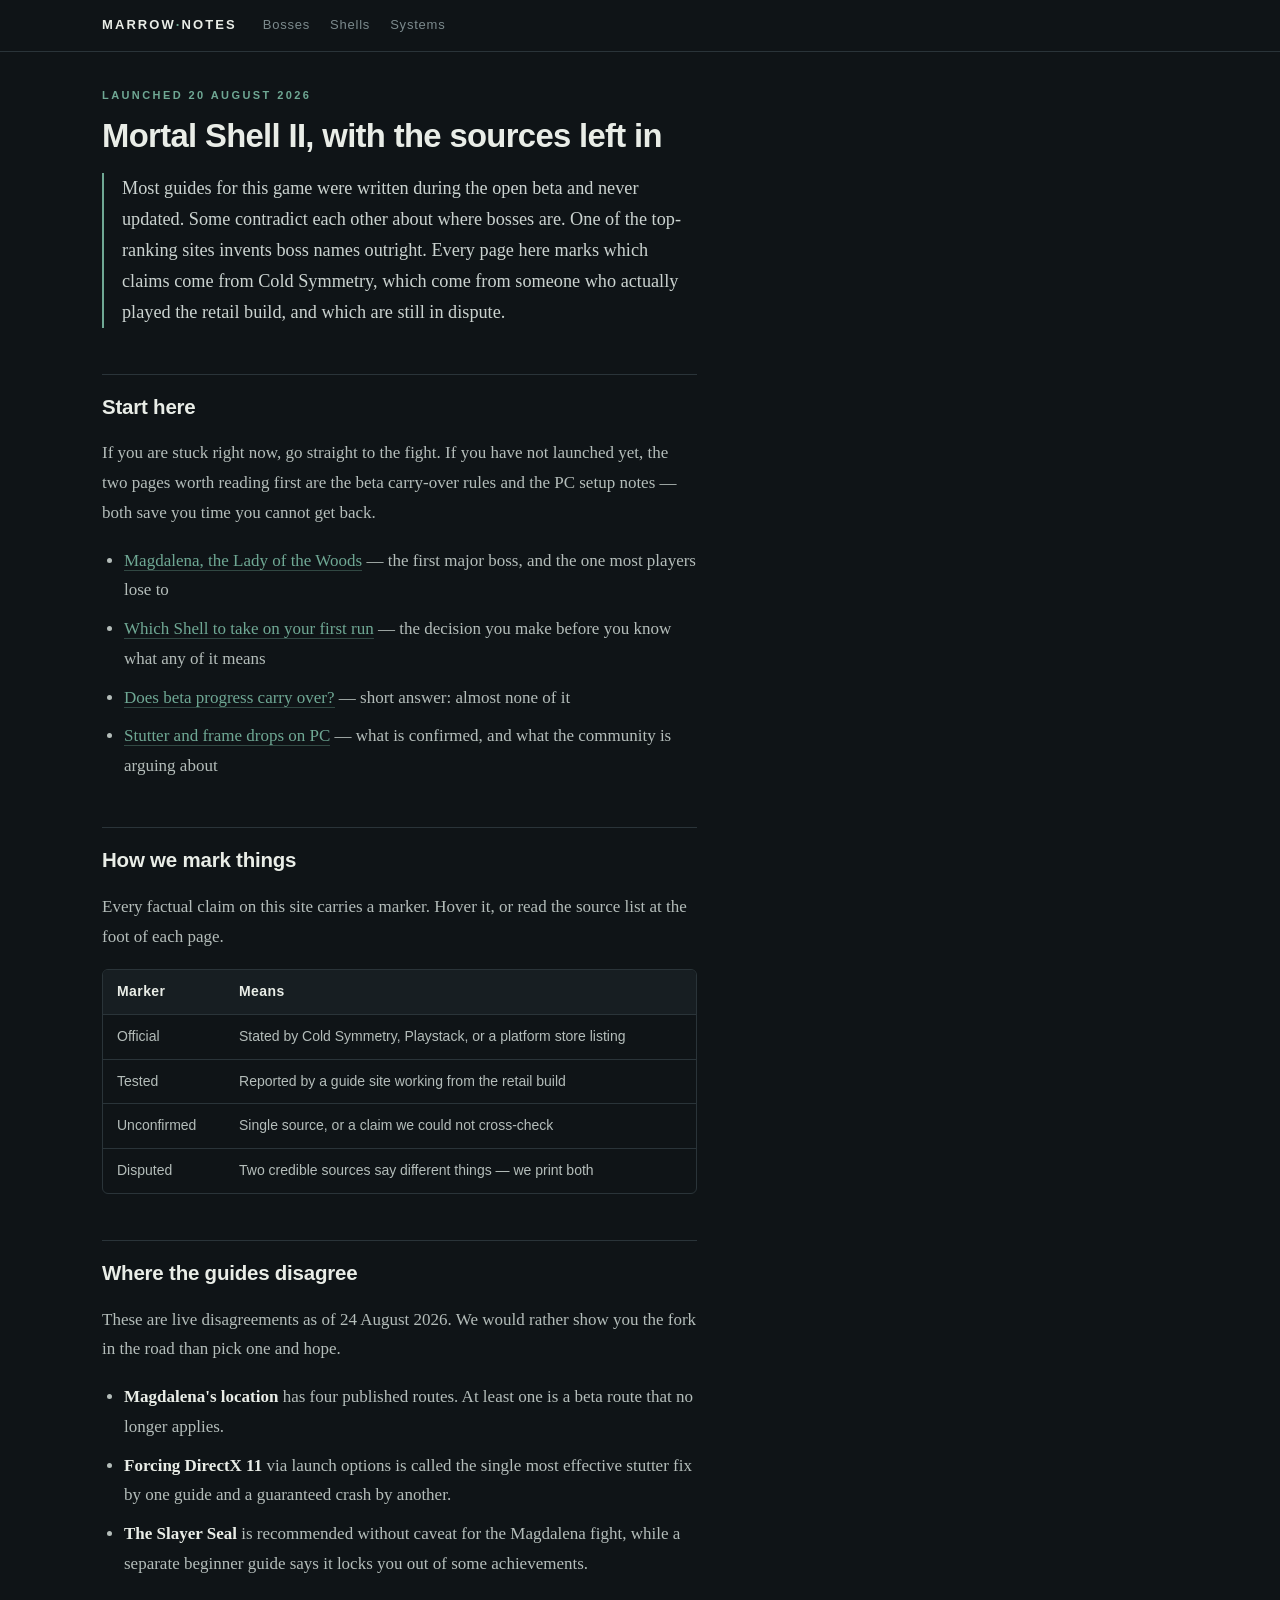
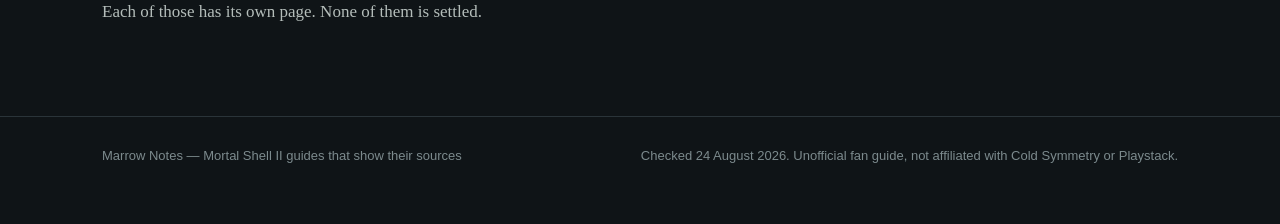
==== site/index.html @ 9f27d315 "feat: Marrow Notes 静态站 + GitHub Pages 部署 12 个页面的 Mortal Shell II 攻略站，Python 生成，无外部依赖。 canonical base" ====
<!DOCTYPE html>
<html lang="en">
<head>
<meta charset="utf-8">
<meta name="viewport" content="width=device-width, initial-scale=1">
<title>Marrow Notes — Mortal Shell II guides</title>
<meta name="description" content="Mortal Shell II guides that label where every fact came from. Boss strategies, Shell picks, Hardening, PC stutter fixes and beta carry-over rules.">
<link rel="canonical" href="https://kevin-wei-sudo.github.io/marrow-notes/">
<meta name="robots" content="index, follow">
<meta property="og:type" content="website">
<meta property="og:title" content="Marrow Notes — Mortal Shell II guides">
<meta property="og:description" content="Mortal Shell II guides that label where every fact came from. Boss strategies, Shell picks, Hardening, PC stutter fixes and beta carry-over rules.">
<meta property="og:url" content="https://kevin-wei-sudo.github.io/marrow-notes/">
<meta property="og:site_name" content="Marrow Notes">
<meta name="twitter:card" content="summary_large_image">
<meta name="twitter:title" content="Marrow Notes — Mortal Shell II guides">
<meta name="twitter:description" content="Mortal Shell II guides that label where every fact came from. Boss strategies, Shell picks, Hardening, PC stutter fixes and beta carry-over rules.">
<script type="application/ld+json">{"@context":"https://schema.org","@type":"WebSite","headline":"Mortal Shell II, with the sources left in","description":"Mortal Shell II guides that label where every fact came from. Boss strategies, Shell picks, Hardening, PC stutter fixes and beta carry-over rules.","inLanguage":"en","dateModified":"2026-08-24","publisher":{"@type":"Organization","name":"Marrow Notes"}}</script>
<link rel="stylesheet" href="assets/site.css">
</head>
<body>
<a class="skip" href="#main">Skip to content</a>
<header class="bar"><div class="bar-in">
  <a class="brand" href="index.html">Marrow<span>&#183;</span>Notes</a>
  <nav class="nav" aria-label="Main"><a href="bosses/index.html">Bosses</a><a href="shells/index.html">Shells</a><a href="systems/index.html">Systems</a></nav>
</div></header>

<div class="wrap"><div class="cols">
<main id="main">

<p class="eyebrow">Launched 20 August 2026</p>
<h1>Mortal Shell II, with the sources left in</h1>
<p class="lede">Most guides for this game were written during the open beta and never updated. Some contradict each other about where bosses are. One of the top-ranking sites invents boss names outright. Every page here marks which claims come from Cold Symmetry, which come from someone who actually played the retail build, and which are still in dispute.</p>
<h2 id="start-here">Start here</h2>
<p>If you are stuck right now, go straight to the fight. If you have not launched yet, the two pages worth reading first are the beta carry-over rules and the PC setup notes — both save you time you cannot get back.</p>
<ul><li><a href="bosses/magdalena.html">Magdalena, the Lady of the Woods</a> — the first major boss, and the one most players lose to</li><li><a href="shells/best-first-shell.html">Which Shell to take on your first run</a> — the decision you make before you know what any of it means</li><li><a href="systems/beta-carry-over.html">Does beta progress carry over?</a> — short answer: almost none of it</li><li><a href="systems/stuttering-fix.html">Stutter and frame drops on PC</a> — what is confirmed, and what the community is arguing about</li></ul>
<h2 id="how-we-mark-things">How we mark things</h2>
<p>Every factual claim on this site carries a marker. Hover it, or read the source list at the foot of each page.</p>
<div class="tw"><table><thead><tr><th>Marker</th><th>Means</th></tr></thead><tbody><tr><td>Official</td><td>Stated by Cold Symmetry, Playstack, or a platform store listing</td></tr><tr><td>Tested</td><td>Reported by a guide site working from the retail build</td></tr><tr><td>Unconfirmed</td><td>Single source, or a claim we could not cross-check</td></tr><tr><td>Disputed</td><td>Two credible sources say different things — we print both</td></tr></tbody></table></div>
<h2 id="where-the-guides-disagree">Where the guides disagree</h2>
<p>These are live disagreements as of 24 August 2026. We would rather show you the fork in the road than pick one and hope.</p>
<ul><li><strong>Magdalena&#x27;s location</strong> has four published routes. At least one is a beta route that no longer applies.</li><li><strong>Forcing DirectX 11</strong> via launch options is called the single most effective stutter fix by one guide and a guaranteed crash by another.</li><li><strong>The Slayer Seal</strong> is recommended without caveat for the Magdalena fight, while a separate beginner guide says it locks you out of some achievements.</li></ul>
<p>Each of those has its own page. None of them is settled.</p>

</main>

</div></div>

<footer><div class="foot">
  <span>Marrow Notes &mdash; Mortal Shell II guides that show their sources</span>
  <span>Checked 24 August 2026. Unofficial fan guide, not affiliated with Cold Symmetry or Playstack.</span>
</div></footer>
</body>
</html>
---- site/assets/site.css ----
:root{
  --ink:#0F1417; --stone:#171E22; --raise:#1D262B; --line:#2A3439;
  --ash:#B4BDBA; --bone:#E9EDE7; --slate:#7C8A8D;
  --verdigris:#6FA894; --ochre:#C99A4B; --steel:#84A3B8;
  --sans:"Helvetica Neue",Inter,Arial,system-ui,sans-serif;
  --serif:"Iowan Old Style","Palatino Linotype",Palatino,Georgia,serif;
  --wrap:1120px;
}
*{box-sizing:border-box}
html{-webkit-text-size-adjust:100%}
body{
  margin:0;background:var(--ink);color:var(--ash);
  font-family:var(--serif);font-size:17px;line-height:1.75;
  overflow-wrap:break-word;
}
a{color:var(--verdigris);text-decoration:none;border-bottom:1px solid rgba(111,168,148,.35)}
a:hover{border-bottom-color:var(--verdigris)}
a:focus-visible{outline:2px solid var(--verdigris);outline-offset:3px;border-radius:2px}
img{max-width:100%}

.skip{position:absolute;left:-9999px}
.skip:focus{left:12px;top:12px;background:var(--raise);color:var(--bone);padding:8px 14px;z-index:20;border-radius:4px}

.bar{border-bottom:1px solid var(--line);background:var(--ink);position:sticky;top:0;z-index:10}
.bar-in{max-width:var(--wrap);margin:0 auto;padding:14px 22px;display:flex;flex-wrap:wrap;gap:14px 26px;align-items:baseline}
.brand{font-family:var(--sans);font-weight:600;letter-spacing:.16em;text-transform:uppercase;font-size:13px;color:var(--bone);border:0}
.brand span{color:var(--verdigris)}
.nav{display:flex;gap:20px;font-family:var(--sans);font-size:13px;letter-spacing:.06em}
.nav a{color:var(--slate);border:0}
.nav a:hover,.nav a[aria-current]{color:var(--bone)}

.wrap{max-width:var(--wrap);margin:0 auto;padding:0 22px}
.cols{display:grid;grid-template-columns:1fr;gap:36px;padding:34px 0 72px}
@media(min-width:960px){.cols{grid-template-columns:minmax(0,1fr) 230px;gap:56px}}

main{min-width:0;max-width:70ch}
.crumb{font-family:var(--sans);font-size:12px;letter-spacing:.08em;color:var(--slate);margin:0 0 20px}
.crumb a{color:var(--slate);border:0}
.crumb a:hover{color:var(--ash)}
.eyebrow{font-family:var(--sans);font-size:11px;font-weight:600;letter-spacing:.22em;text-transform:uppercase;color:var(--verdigris);margin:0 0 12px}
h1{font-family:var(--sans);font-weight:600;font-size:2.05rem;line-height:1.15;letter-spacing:-.02em;color:var(--bone);margin:0 0 18px}
.lede{font-size:1.14rem;line-height:1.7;color:#CBD3D0;margin:0 0 8px;border-left:2px solid var(--verdigris);padding-left:18px}
h2{font-family:var(--sans);font-weight:600;font-size:1.28rem;letter-spacing:-.01em;color:var(--bone);margin:46px 0 14px;padding-top:14px;border-top:1px solid var(--line)}
h3{font-family:var(--sans);font-weight:600;font-size:1.02rem;color:var(--bone);margin:28px 0 8px}
p{margin:0 0 18px}
ul,ol{margin:0 0 18px;padding-left:22px}
li{margin:0 0 9px}
strong{color:var(--bone);font-weight:600}
code{font-family:ui-monospace,SFMono-Regular,Menlo,monospace;font-size:.88em;background:var(--raise);padding:2px 6px;border-radius:3px;color:#D6DEDA}

.tw{overflow-x:auto;margin:0 0 22px;border:1px solid var(--line);border-radius:6px}
table{border-collapse:collapse;width:100%;font-family:var(--sans);font-size:14px;line-height:1.55}
th,td{text-align:left;padding:11px 14px;border-bottom:1px solid var(--line);vertical-align:top}
th{color:var(--bone);font-weight:600;letter-spacing:.03em;background:var(--stone);white-space:nowrap}
tr:last-child td{border-bottom:0}

.mk{font-family:var(--sans);font-size:10px;font-weight:600;letter-spacing:.1em;text-transform:uppercase;
  padding:2px 6px;border-radius:3px;margin-left:5px;white-space:nowrap;vertical-align:2px;border:1px solid}
.mk-t1{color:#8FCBB4;border-color:rgba(143,203,180,.4);background:rgba(143,203,180,.09)}
.mk-t2{color:#9CBBD0;border-color:rgba(156,187,208,.4);background:rgba(156,187,208,.09)}
.mk-t3{color:#98A6A9;border-color:rgba(152,166,169,.4);background:rgba(152,166,169,.09)}
.mk-ugc{color:#B6A9C9;border-color:rgba(182,169,201,.4);background:rgba(182,169,201,.09)}

.call{border-left:3px solid var(--ochre);background:var(--stone);padding:16px 20px;margin:0 0 22px;border-radius:0 6px 6px 0}
.call .lab{display:block;font-family:var(--sans);font-size:11px;font-weight:600;letter-spacing:.18em;text-transform:uppercase;color:var(--ochre);margin-bottom:7px}
.call p{margin:0;font-size:.97rem}
.call-unconfirmed{border-left-color:var(--slate)}
.call-unconfirmed .lab{color:var(--slate)}

.src{margin:56px 0 0;border-top:1px solid var(--line);padding-top:24px}
.src h2{border:0;margin:0 0 6px;padding:0;font-size:1.1rem}
.src .hint{font-family:var(--sans);font-size:13px;color:var(--slate);margin:0 0 18px}
.src ol{list-style:none;padding:0;margin:0}
.src li{border-left:2px solid var(--line);padding:0 0 0 16px;margin:0 0 16px}
.src li.s-t1{border-left-color:#8FCBB4}
.src li.s-t2{border-left-color:#9CBBD0}
.src li.s-t3{border-left-color:#98A6A9}
.src li.s-ugc{border-left-color:#B6A9C9}
.src .nm{display:block;font-family:var(--sans);font-size:14px;font-weight:600;color:var(--bone)}
.src .wh{display:block;font-size:.95rem;color:var(--slate);line-height:1.6}

.toc{font-family:var(--sans);font-size:13px;line-height:1.5}
@media(min-width:960px){.toc{position:sticky;top:78px;align-self:start}}
.toc-t{font-size:11px;font-weight:600;letter-spacing:.18em;text-transform:uppercase;color:var(--slate);border:0;margin:0 0 12px;padding:0}
.toc ul{list-style:none;margin:0;padding:0}
.toc li{margin:0 0 10px}
.toc a{color:var(--slate);border:0;display:block}
.toc a:hover{color:var(--bone)}

.cards{list-style:none;padding:0;margin:0 0 22px}
.cards li{margin:0 0 12px}
.cards a{display:block;background:var(--stone);border:1px solid var(--line);border-left:3px solid var(--verdigris);
  border-radius:0 6px 6px 0;padding:15px 18px;color:var(--bone);font-family:var(--sans);font-size:15px;font-weight:600}
.cards a:hover{background:var(--raise)}
.cards .sub{display:block;font-family:var(--serif);font-weight:400;font-size:15px;color:var(--slate);margin-top:4px;line-height:1.6}

footer{border-top:1px solid var(--line);margin-top:0}
.foot{max-width:var(--wrap);margin:0 auto;padding:28px 22px 56px;font-family:var(--sans);font-size:13px;color:var(--slate);
  display:flex;flex-wrap:wrap;gap:10px 28px;justify-content:space-between}
.foot a{color:var(--slate)}

@media(max-width:600px){
  body{font-size:16px}
  h1{font-size:1.62rem}
  .lede{font-size:1.05rem;padding-left:14px}
  h2{font-size:1.16rem;margin-top:38px}
  .bar-in{padding:12px 18px;gap:10px 18px}
  .nav{gap:14px;font-size:12px;flex-wrap:wrap}
  .wrap{padding:0 18px}
  .cols{padding:26px 0 48px}
  .mk{margin-left:4px}
}
@media(prefers-reduced-motion:reduce){*{animation:none!important;transition:none!important}}
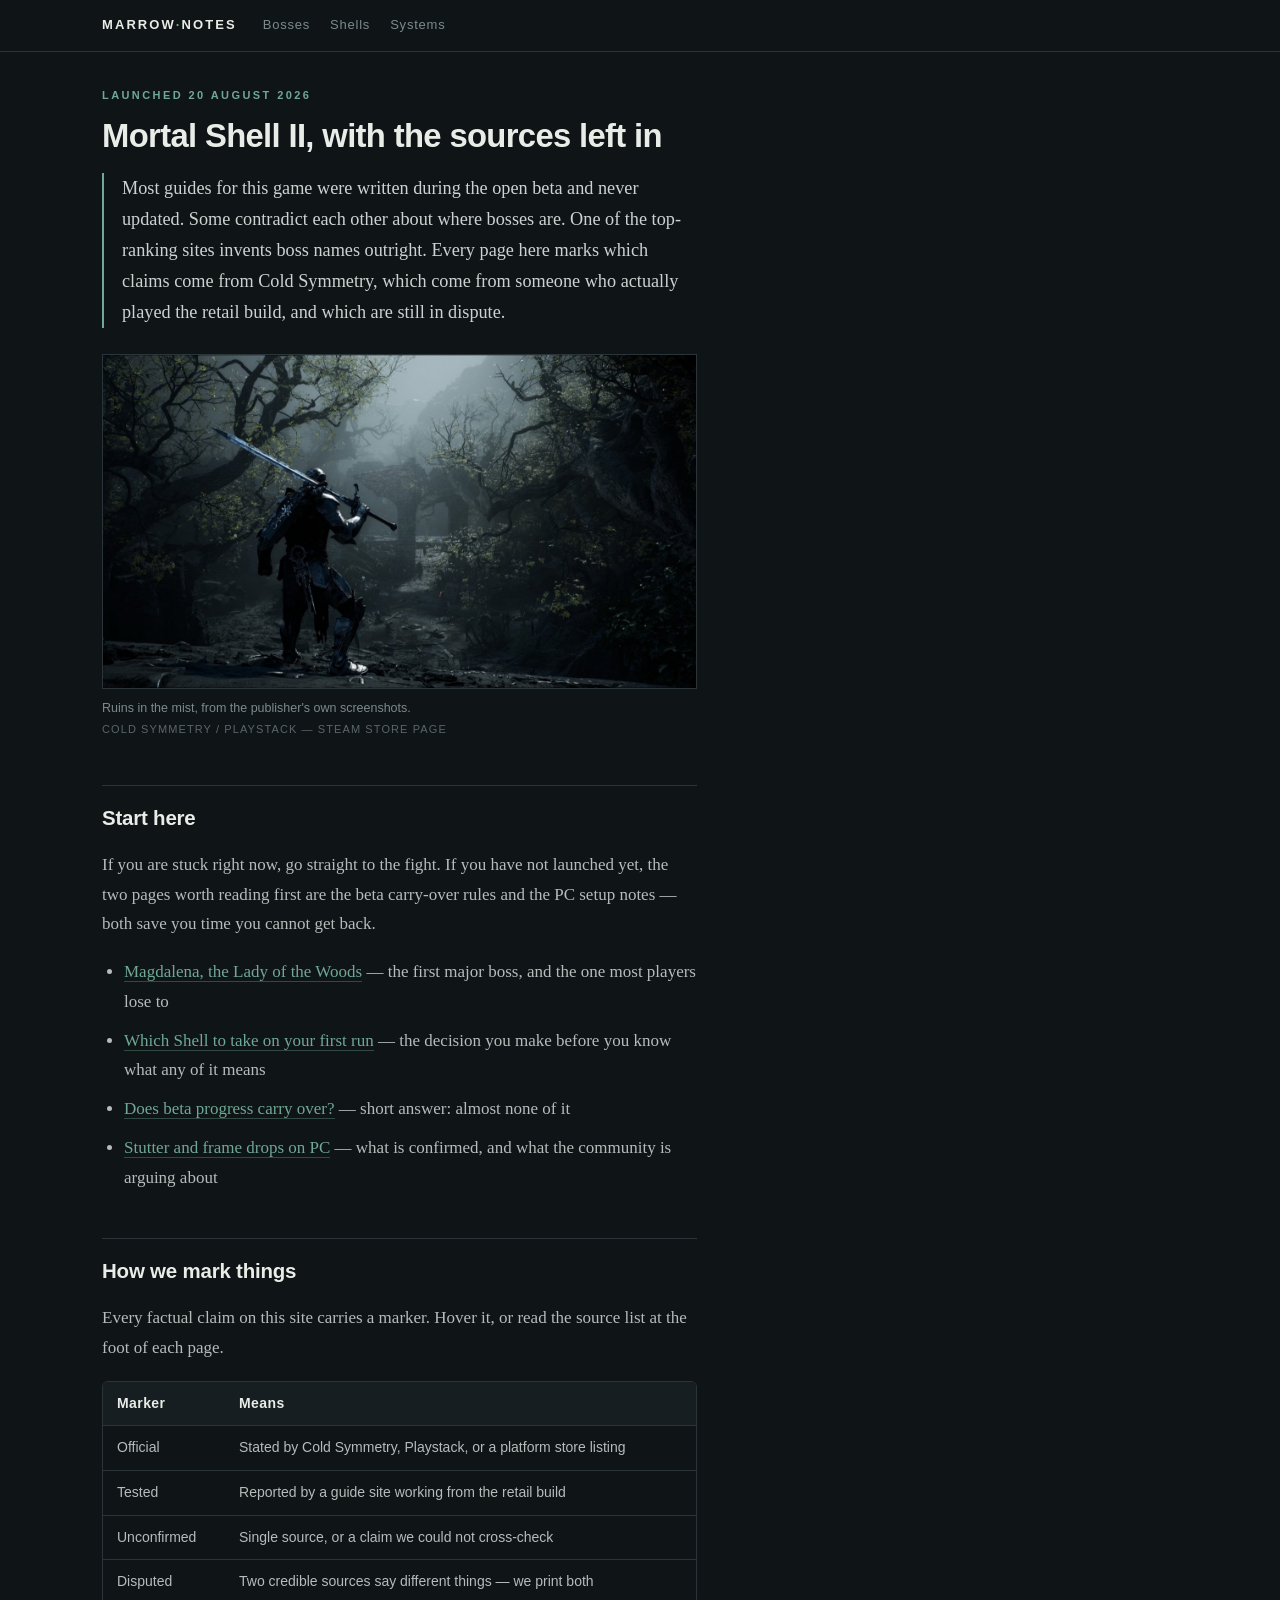
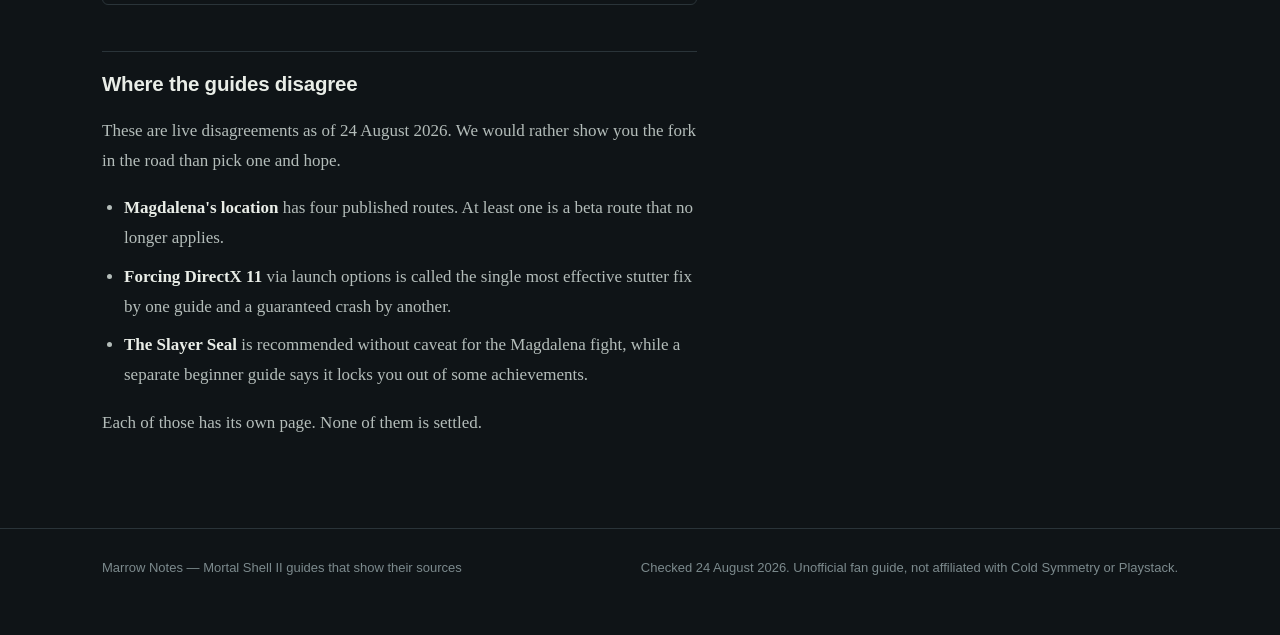
==== commit 34c25334: "feat: 加入发行商官方截图作页面配图 7 张取自 Steam 商店页 (app 2584270), 版权属 Cold Symmetry / Playstack, 每张图注带来源标注, README" ====
--- a/site/index.html
+++ b/site/index.html
@@ -12,11 +12,19 @@
 <meta property="og:description" content="Mortal Shell II guides that label where every fact came from. Boss strategies, Shell picks, Hardening, PC stutter fixes and beta carry-over rules.">
 <meta property="og:url" content="https://kevin-wei-sudo.github.io/marrow-notes/">
 <meta property="og:site_name" content="Marrow Notes">
+<meta property="og:image" content="https://kevin-wei-sudo.github.io/marrow-notes/og/index.jpg">
+<meta property="og:image:type" content="image/jpeg">
+<meta property="og:image:width" content="1200">
+<meta property="og:image:height" content="630">
+<meta property="og:image:alt" content="Mortal Shell II, with the sources left in — Marrow Notes">
 <meta name="twitter:card" content="summary_large_image">
 <meta name="twitter:title" content="Marrow Notes — Mortal Shell II guides">
 <meta name="twitter:description" content="Mortal Shell II guides that label where every fact came from. Boss strategies, Shell picks, Hardening, PC stutter fixes and beta carry-over rules.">
+<meta name="twitter:image" content="https://kevin-wei-sudo.github.io/marrow-notes/og/index.jpg">
 <script type="application/ld+json">{"@context":"https://schema.org","@type":"WebSite","headline":"Mortal Shell II, with the sources left in","description":"Mortal Shell II guides that label where every fact came from. Boss strategies, Shell picks, Hardening, PC stutter fixes and beta carry-over rules.","inLanguage":"en","dateModified":"2026-08-24","publisher":{"@type":"Organization","name":"Marrow Notes"}}</script>
 <link rel="stylesheet" href="assets/site.css">
+<link rel="icon" href="assets/favicon.svg" type="image/svg+xml">
+<link rel="apple-touch-icon" href="assets/apple-touch-icon.png">
 </head>
 <body>
 <a class="skip" href="#main">Skip to content</a>
@@ -31,6 +39,7 @@
 <p class="eyebrow">Launched 20 August 2026</p>
 <h1>Mortal Shell II, with the sources left in</h1>
 <p class="lede">Most guides for this game were written during the open beta and never updated. Some contradict each other about where bosses are. One of the top-ranking sites invents boss names outright. Every page here marks which claims come from Cold Symmetry, which come from someone who actually played the retail build, and which are still in dispute.</p>
+<figure class="hero"><img src="shots/forest-ruins.jpg" width="1400" height="788" alt="Ruins in the mist, from the publisher&#x27;s own screenshots." loading="lazy" decoding="async"><figcaption>Ruins in the mist, from the publisher&#x27;s own screenshots. <span class="credit">Cold Symmetry / Playstack — Steam store page</span></figcaption></figure>
 <h2 id="start-here">Start here</h2>
 <p>If you are stuck right now, go straight to the fight. If you have not launched yet, the two pages worth reading first are the beta carry-over rules and the PC setup notes — both save you time you cannot get back.</p>
 <ul><li><a href="bosses/magdalena.html">Magdalena, the Lady of the Woods</a> — the first major boss, and the one most players lose to</li><li><a href="shells/best-first-shell.html">Which Shell to take on your first run</a> — the decision you make before you know what any of it means</li><li><a href="systems/beta-carry-over.html">Does beta progress carry over?</a> — short answer: almost none of it</li><li><a href="systems/stuttering-fix.html">Stutter and frame drops on PC</a> — what is confirmed, and what the community is arguing about</li></ul>
--- a/site/assets/site.css
+++ b/site/assets/site.css
@@ -40,6 +40,10 @@
 .eyebrow{font-family:var(--sans);font-size:11px;font-weight:600;letter-spacing:.22em;text-transform:uppercase;color:var(--verdigris);margin:0 0 12px}
 h1{font-family:var(--sans);font-weight:600;font-size:2.05rem;line-height:1.15;letter-spacing:-.02em;color:var(--bone);margin:0 0 18px}
 .lede{font-size:1.14rem;line-height:1.7;color:#CBD3D0;margin:0 0 8px;border-left:2px solid var(--verdigris);padding-left:18px}
+.hero{margin:26px 0 30px}
+.hero img{display:block;width:100%;height:auto;border:1px solid var(--line);background:var(--stone)}
+.hero figcaption{font-family:var(--sans);font-size:12.5px;line-height:1.6;color:var(--slate);margin-top:9px}
+.hero .credit{display:block;font-size:11px;letter-spacing:.1em;text-transform:uppercase;color:#5A666A;margin-top:3px}
 h2{font-family:var(--sans);font-weight:600;font-size:1.28rem;letter-spacing:-.01em;color:var(--bone);margin:46px 0 14px;padding-top:14px;border-top:1px solid var(--line)}
 h3{font-family:var(--sans);font-weight:600;font-size:1.02rem;color:var(--bone);margin:28px 0 8px}
 p{margin:0 0 18px}
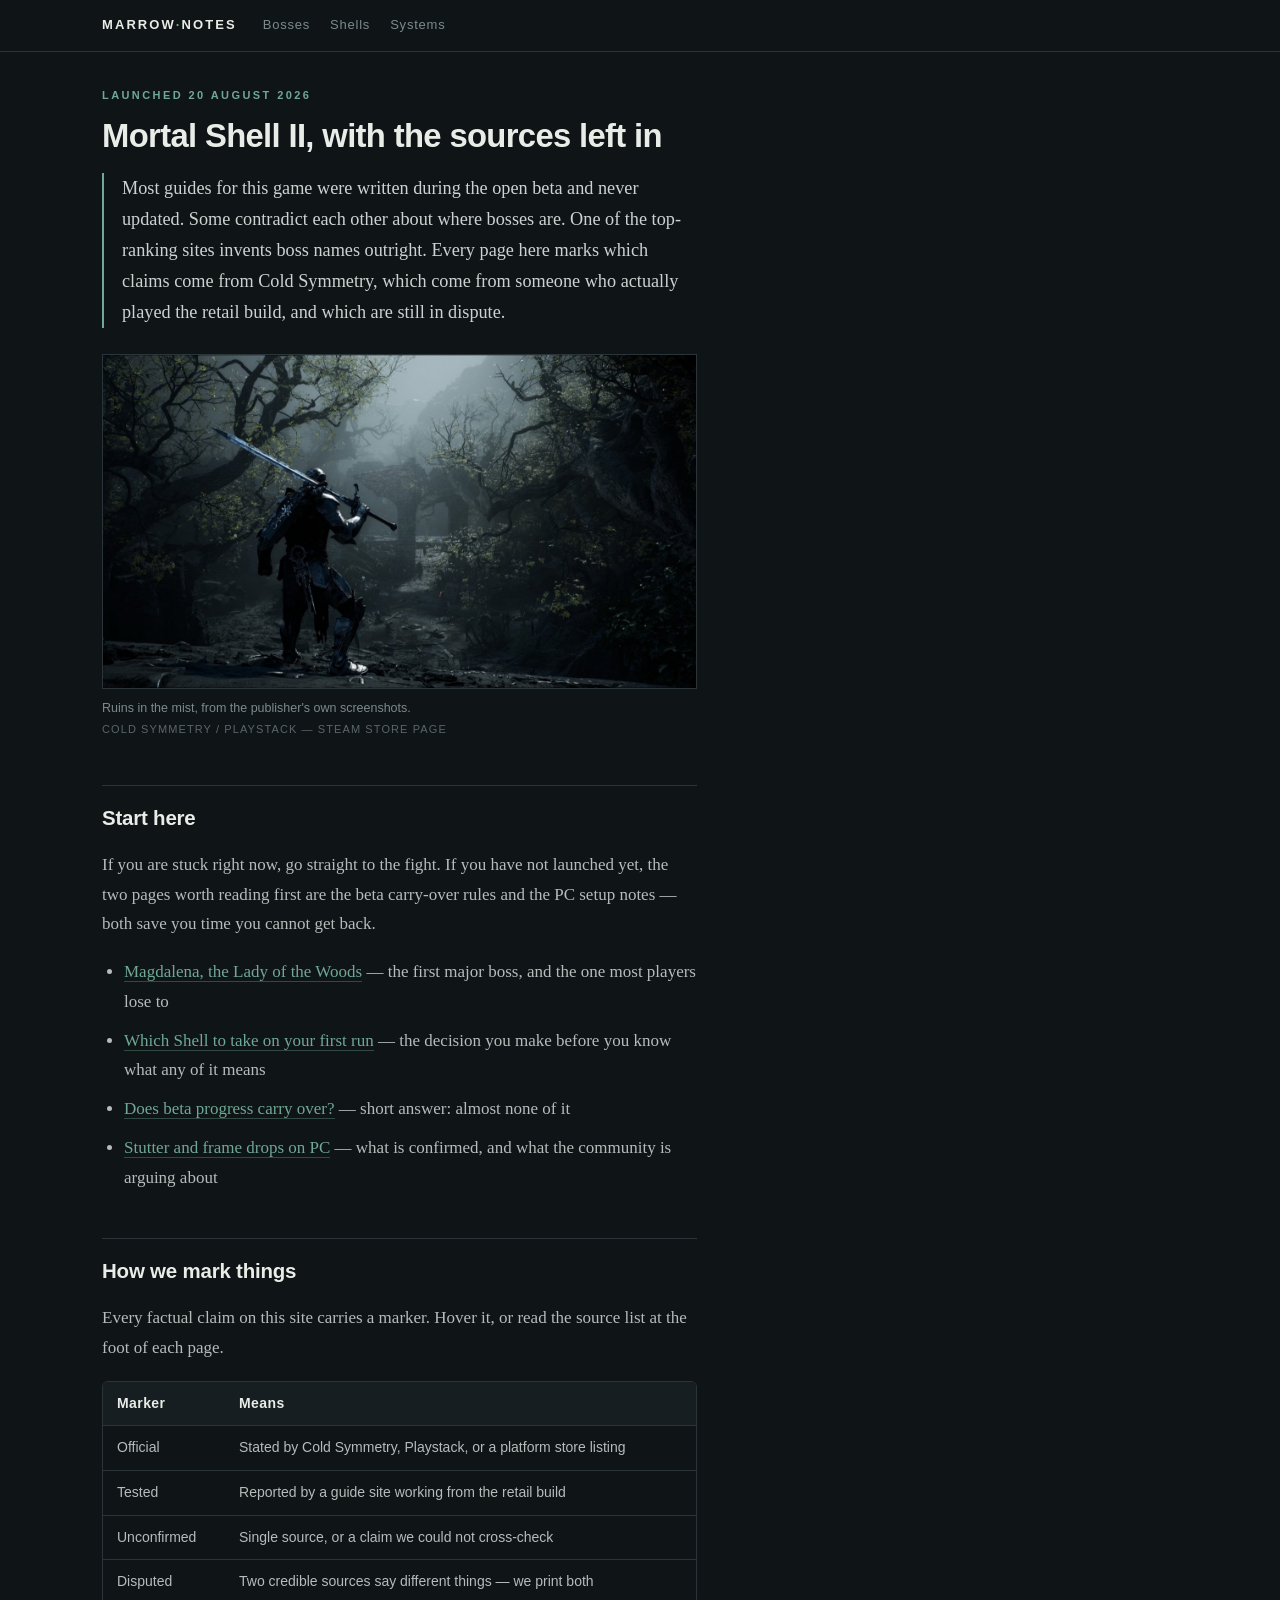
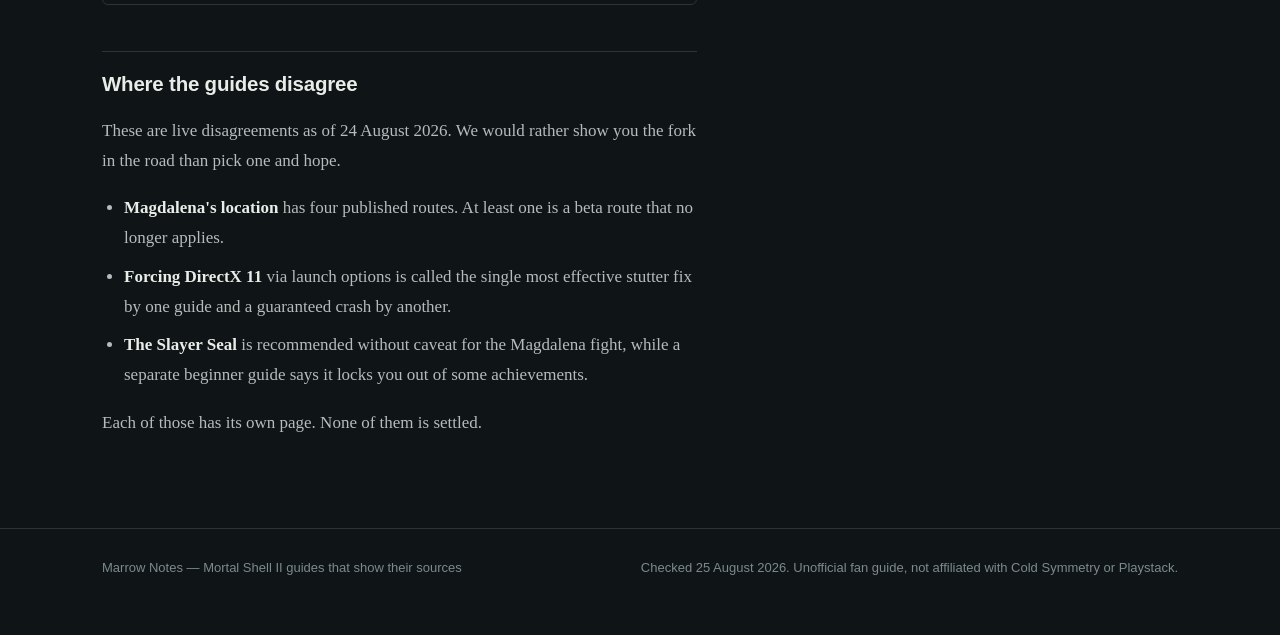
==== commit 89ac6f99: "feat: 部署到 Vercel, canonical 切到 Vercel 域名 主域名定为 marrow-notes-mu.vercel.app; GitHub Pages 那份的 canonica" ====
--- a/site/index.html
+++ b/site/index.html
@@ -5,14 +5,14 @@
 <meta name="viewport" content="width=device-width, initial-scale=1">
 <title>Marrow Notes — Mortal Shell II guides</title>
 <meta name="description" content="Mortal Shell II guides that label where every fact came from. Boss strategies, Shell picks, Hardening, PC stutter fixes and beta carry-over rules.">
-<link rel="canonical" href="https://kevin-wei-sudo.github.io/marrow-notes/">
+<link rel="canonical" href="https://marrow-notes-mu.vercel.app/">
 <meta name="robots" content="index, follow">
 <meta property="og:type" content="website">
 <meta property="og:title" content="Marrow Notes — Mortal Shell II guides">
 <meta property="og:description" content="Mortal Shell II guides that label where every fact came from. Boss strategies, Shell picks, Hardening, PC stutter fixes and beta carry-over rules.">
-<meta property="og:url" content="https://kevin-wei-sudo.github.io/marrow-notes/">
+<meta property="og:url" content="https://marrow-notes-mu.vercel.app/">
 <meta property="og:site_name" content="Marrow Notes">
-<meta property="og:image" content="https://kevin-wei-sudo.github.io/marrow-notes/og/index.jpg">
+<meta property="og:image" content="https://marrow-notes-mu.vercel.app/og/index.jpg">
 <meta property="og:image:type" content="image/jpeg">
 <meta property="og:image:width" content="1200">
 <meta property="og:image:height" content="630">
@@ -20,7 +20,7 @@
 <meta name="twitter:card" content="summary_large_image">
 <meta name="twitter:title" content="Marrow Notes — Mortal Shell II guides">
 <meta name="twitter:description" content="Mortal Shell II guides that label where every fact came from. Boss strategies, Shell picks, Hardening, PC stutter fixes and beta carry-over rules.">
-<meta name="twitter:image" content="https://kevin-wei-sudo.github.io/marrow-notes/og/index.jpg">
+<meta name="twitter:image" content="https://marrow-notes-mu.vercel.app/og/index.jpg">
 <script type="application/ld+json">{"@context":"https://schema.org","@type":"WebSite","headline":"Mortal Shell II, with the sources left in","description":"Mortal Shell II guides that label where every fact came from. Boss strategies, Shell picks, Hardening, PC stutter fixes and beta carry-over rules.","inLanguage":"en","dateModified":"2026-08-24","publisher":{"@type":"Organization","name":"Marrow Notes"}}</script>
 <link rel="stylesheet" href="assets/site.css">
 <link rel="icon" href="assets/favicon.svg" type="image/svg+xml">
@@ -57,7 +57,7 @@
 
 <footer><div class="foot">
   <span>Marrow Notes &mdash; Mortal Shell II guides that show their sources</span>
-  <span>Checked 24 August 2026. Unofficial fan guide, not affiliated with Cold Symmetry or Playstack.</span>
+  <span>Checked 25 August 2026. Unofficial fan guide, not affiliated with Cold Symmetry or Playstack.</span>
 </div></footer>
 </body>
 </html>
